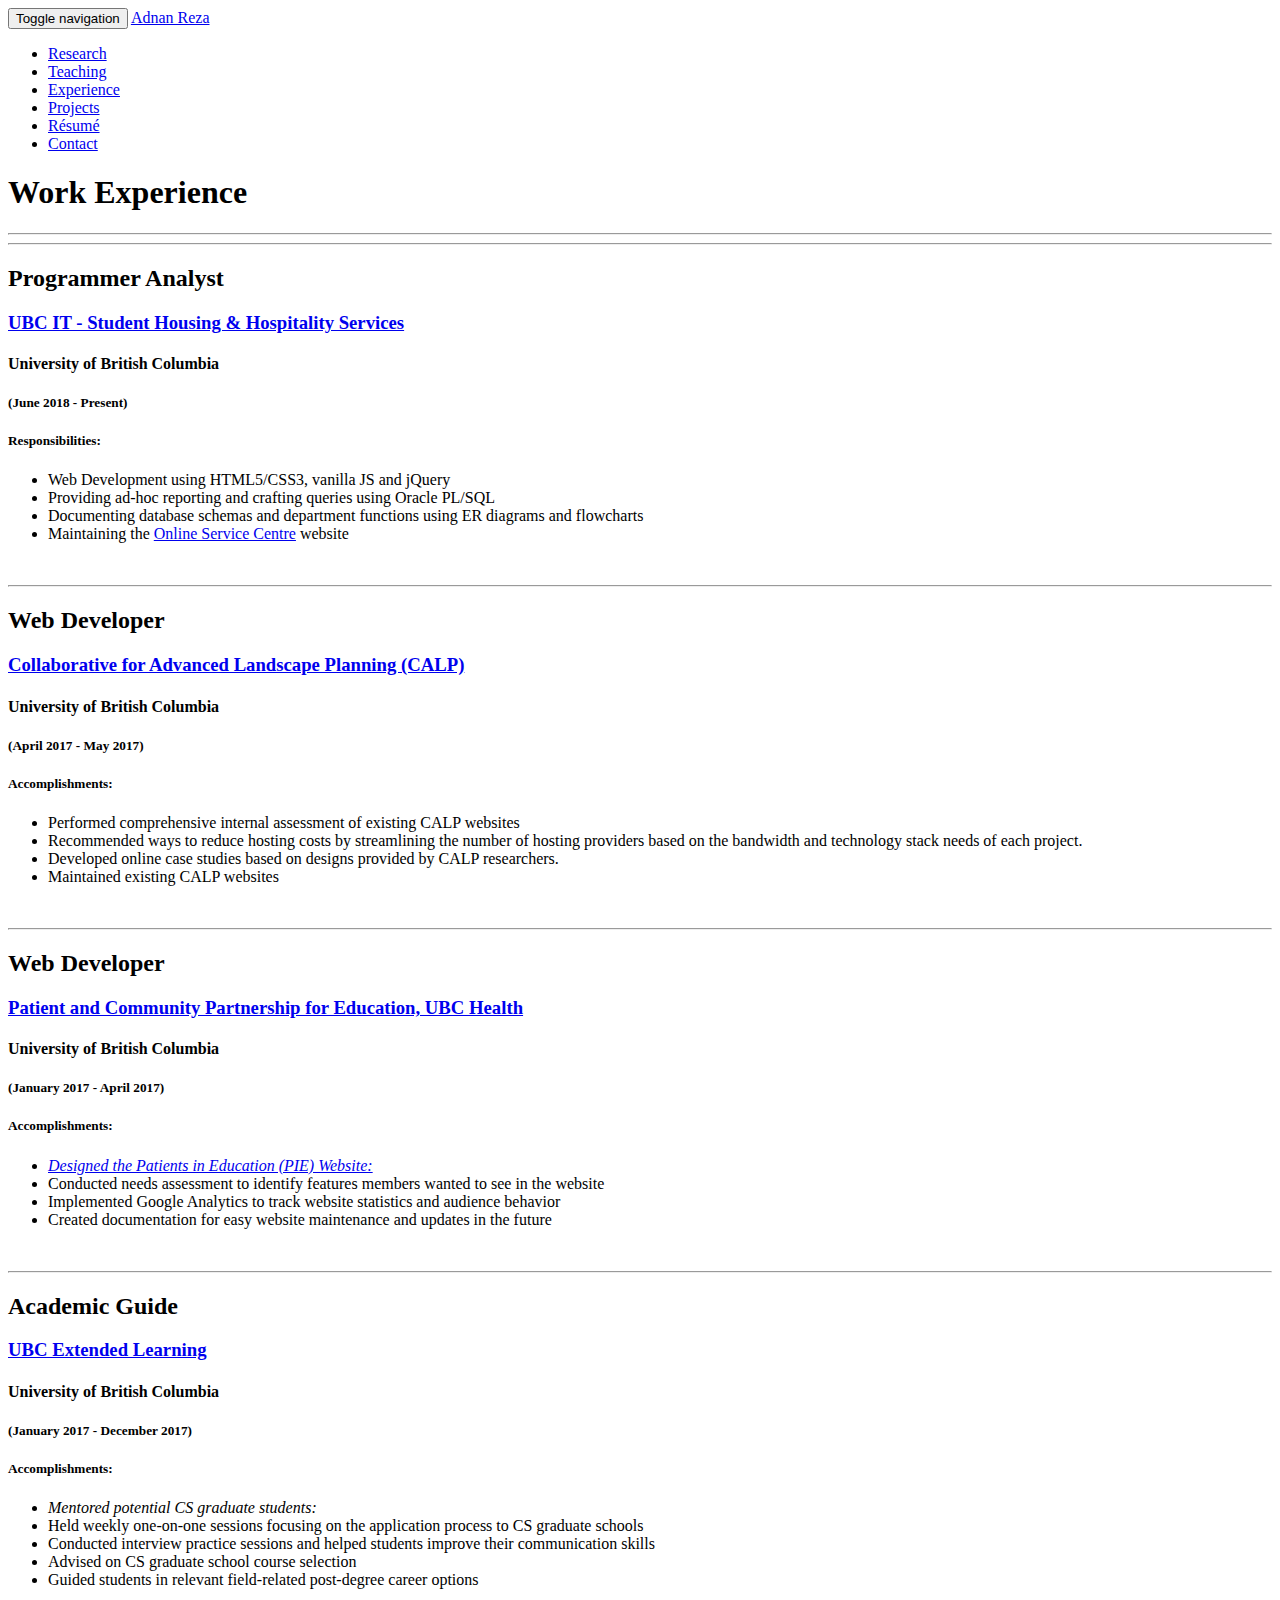
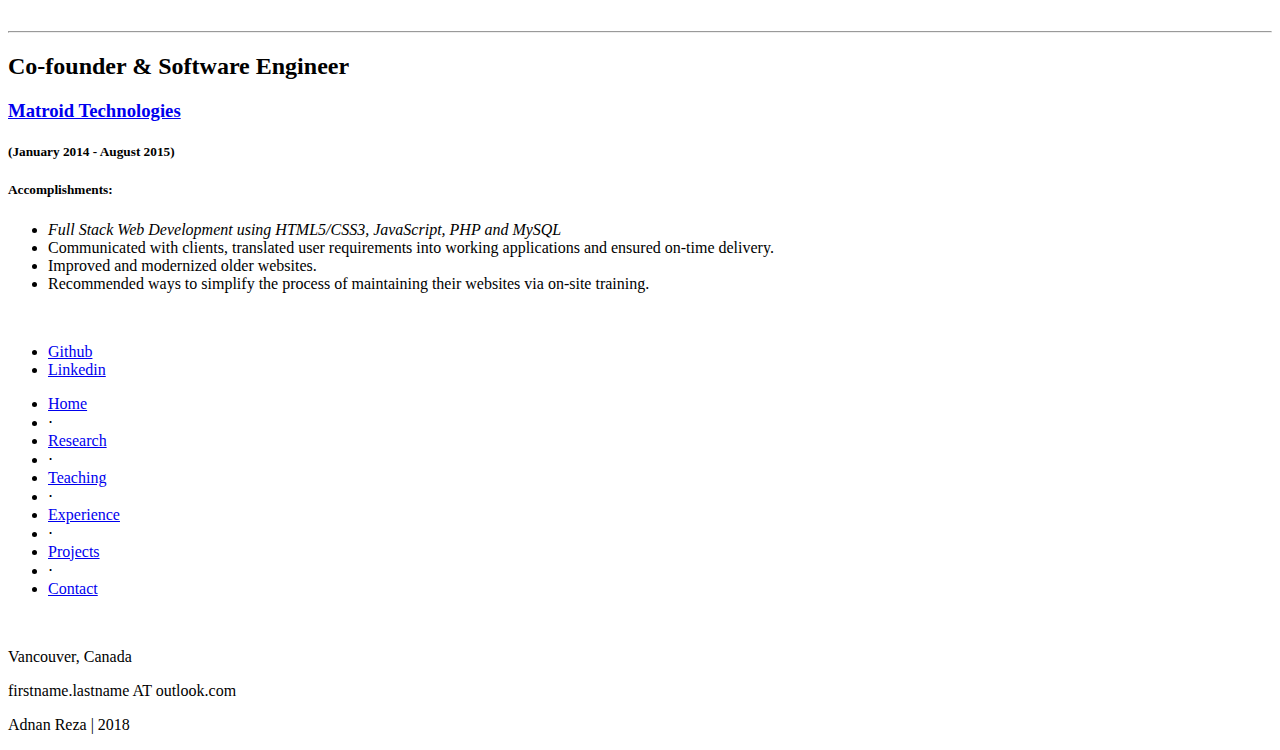
==== work.html @ c990160f "Add files via upload" ====
<!DOCTYPE html>
<html lang="en">

<head>

    <meta charset="utf-8">
    <meta http-equiv="X-UA-Compatible" content="IE=edge">
    <meta name="viewport" content="width=device-width, initial-scale=1">
    <meta name="description" content="">
    <meta name="author" content="">

    <title>Work Experience</title>
	<link rel="shortcut icon" href="favicon.ico" />
    <!-- Bootstrap Core CSS -->
    <link href="css/bootstrap.min.css" rel="stylesheet">

    <!-- Custom CSS -->
    <link href="css/landing-page.css" rel="stylesheet">

    <!-- Custom Fonts -->
    <link href="font-awesome-4.1.0/css/font-awesome.min.css" rel="stylesheet" type="text/css">
    <link href="//fonts.googleapis.com/css?family=Lato:300,400,700,300italic,400italic,700italic" rel="stylesheet" type="text/css">

    <!-- HTML5 Shim and Respond.js IE8 support of HTML5 elements and media queries -->
    <!-- WARNING: Respond.js doesn't work if you view the page via file:// -->
    <!--[if lt IE 9]>
        <script src="https://oss.maxcdn.com/libs/html5shiv/3.7.0/html5shiv.js"></script>
        <script src="https://oss.maxcdn.com/libs/respond.js/1.4.2/respond.min.js"></script>
    <![endif]-->
	<!--Start Google Analytics-->
	<script>
	  (function(i,s,o,g,r,a,m){i['GoogleAnalyticsObject']=r;i[r]=i[r]||function(){
	  (i[r].q=i[r].q||[]).push(arguments)},i[r].l=1*new Date();a=s.createElement(o),
	  m=s.getElementsByTagName(o)[0];a.async=1;a.src=g;m.parentNode.insertBefore(a,m)
	  })(window,document,'script','//www.google-analytics.com/analytics.js','ga');

	  ga('create', 'UA-52540600-3', 'auto');
	  ga('send', 'pageview');

	</script>
	<!--Start Google Analytics-->

</head>

<body>

    <!-- Navigation -->
    <nav class="navbar navbar-default navbar-fixed-top" role="navigation">
        <div class="container">
            <!-- Brand and toggle get grouped for better mobile display -->
            <div class="navbar-header">
                <button type="button" class="navbar-toggle" data-toggle="collapse" data-target="#bs-example-navbar-collapse-1">
                    <span class="sr-only">Toggle navigation</span>
                    <span class="icon-bar"></span>
                    <span class="icon-bar"></span>
                    <span class="icon-bar"></span>
                </button>
                <a class="navbar-brand" href="index.html">Adnan Reza</a>
            </div>
            <!-- Collect the nav links, forms, and other content for toggling -->
            <div class="collapse navbar-collapse" id="bs-example-navbar-collapse-1">
                <ul class="nav navbar-nav navbar-right">
                    <li>
                        <a href="index.html#research">Research</a>
                    </li>
                    <li>
                        <a href="teaching.html">Teaching</a>
                    </li>
                    <li>
                        <a href="work.html">Experience</a>
                    </li>
                    <li>
                        <a href="projects.html">Projects</a>
                    </li>
                    <li>
                        <a href="mailto:adnan.reza@outlook.com?Subject=Request%20Resume" target="_top">R&eacute;sum&eacute;</a>
                    </li>
                    <li>
                        <a href="mailto:adnan.reza@outlook.com?Subject=Hello%20again" target="_top">Contact</a>
                    </li>
                </ul>
            </div>
            <!-- /.navbar-collapse -->
        </div>
        <!-- /.container -->
    </nav>

    <!-- Header -->
    <div class="intro-header4">

        <div class="container">

            <div class="row">
                <div class="col-lg-12">
                    <div class="intro-message">
                        <h1>Work Experience</h1>
                        <hr class="intro-divider">
                    </div>
                </div>
            </div>

        </div>
        <!-- /.container -->

    </div>
    <!-- /.intro-header -->

    <!-- Page Content -->

    <div class="content-section-a">

        <div class="container">

            <div class="row">
                <div class="col-lg-5 col-sm-6">
                    <hr class="section-heading-spacer">
                    <div class="clearfix"></div>
                    <h2 class="section-heading">Programmer Analyst</h2>
                    <h3><a href="https://it.ubc.ca/about" target="_blank">UBC IT - Student Housing & Hospitality Services</a></h3>
                    <h4>University of British Columbia</h4>
                    <h5>(June 2018 - Present)</h5>
                    <p class="lead">
                        <h5>Responsibilities:</h5>
                        <ul>
                            <li>Web Development using HTML5/CSS3, vanilla JS and jQuery</li>
                            <li>Providing ad-hoc reporting and crafting queries using Oracle PL/SQL</li>
                            <li>Documenting database schemas and department functions using ER diagrams and flowcharts</li>
                            <li>Maintaining the <a href="https://secure.housing.ubc.ca/" target="_blank">Online Service Centre</a> website</li>
                        </ul>
                    </p>

                </div>
                <div class="col-lg-5 col-lg-offset-2 col-sm-6">
                    <img class="img-responsive" src="img/UBClogo.png" alt="">
                </div>
            </div>

        </div>
        <!-- /.container -->

    <div class="content-section-a">

        <div class="container">

            <div class="row">
                <div class="col-lg-5 col-sm-6">
                    <hr class="section-heading-spacer">
                    <div class="clearfix"></div>
                    <h2 class="section-heading">Web Developer</h2>
                    <h3><a href="http://calp.forestry.ubc.ca/" target="_blank">Collaborative for Advanced Landscape Planning (CALP)</a></h3>
                    <h4>University of British Columbia</h4>
                    <h5>(April 2017 - May 2017)</h5>
                    <p class="lead">
                        <h5>Accomplishments:</h5>
                        <ul>
                            <li>Performed comprehensive internal assessment of existing CALP websites</li>
                            <li>Recommended ways to reduce hosting costs by streamlining the number of hosting providers based on the bandwidth and technology stack needs of each project.</li>
                            <li>Developed online case studies based on designs provided by CALP researchers.</li>
                            <li>Maintained existing CALP websites</li>
                        </ul>
                    </p>

                </div>
                <div class="col-lg-5 col-lg-offset-2 col-sm-6">
                    <img class="img-responsive" src="img/UBClogo.png" alt="">
                </div>
            </div>

        </div>
        <!-- /.container -->

    </div>

    <!-- /.content-section-b -->
       <div class="content-section-b">

        <div class="container">

            <div class="row">
                <div class="col-lg-5 col-sm-6">
                    <hr class="section-heading-spacer">
                    <div class="clearfix"></div>
                    <h2 class="section-heading">Web Developer</h2>
                    <h3><a href="https://pcpe.health.ubc.ca/welcome" target="_blank">Patient and Community Partnership for Education, UBC Health</a></h3>
                    <h4>University of British Columbia</h4>
                    <h5>(January 2017 - April 2017)</h5>
                    <p class="lead">
                        <h5>Accomplishments:</h5>
                        <ul>
                            <li><em><a href="http://www.patientsineducation.org/" target="_blank">Designed the Patients in Education (PIE) Website:</a></em></li>
                            <li>Conducted needs assessment to identify features members wanted to see in the website</li>
                            <li>Implemented Google Analytics to track website statistics and audience behavior</li>
                            <li>Created documentation for easy website maintenance and updates in the future</li>
                        </ul>
                    </p>
                </div>
                <div class="col-lg-5 col-lg-offset-2 col-sm-6">
                    <img class="img-responsive" src="img/UBClogo.png" alt="">
                </div>
            </div>

        </div>
        <!-- /.container -->

    </div>
    <!-- /.content-section-b -->
    
    <div class="content-section-a">

        <div class="container">

            <div class="row">
                <div class="col-lg-5 col-sm-6">
                    <hr class="section-heading-spacer">
                    <div class="clearfix"></div>
                    <h2 class="section-heading">Academic Guide</h2>
                    <h3><a href="https://extendedlearning.ubc.ca/programs/international-graduate-study-preparation-program-igspp" target="_blank">UBC Extended Learning</a></h3>
                    <h4>University of British Columbia</h4>
                    <h5>(January 2017 - December 2017)</h5>
                    <p class="lead">
                        <h5>Accomplishments:</h5>
                        <ul>
                            <li><em>Mentored potential CS graduate students:</em></li>
                            <li>Held weekly one-on-one sessions focusing on the application process to CS graduate schools</li>
                            <li>Conducted interview practice sessions and helped students improve their communication skills</li>
                            <li>Advised on CS graduate school course selection</li>
                            <li>Guided students in relevant field-related post-degree career options</li>
                        </ul>
                    </p>

                </div>
                <div class="col-lg-5 col-lg-offset-2 col-sm-6">
                    <img class="img-responsive" src="img/UBClogo.png" alt="">
                </div>
            </div>

        </div>
    </div>

    <!-- /.content-section-b -->
       <div class="content-section-b">

        <div class="container">

            <div class="row">
                <div class="col-lg-5 col-sm-6">
                    <hr class="section-heading-spacer">
                    <div class="clearfix"></div>
                    <h2 class="section-heading">Co-founder & Software Engineer</h2>
                    <h3><a href="http://matroidtech.com/" target="_blank">Matroid Technologies</a></h3>
                    <h5>(January 2014 - August 2015)</h5>
                    <p class="lead">
                        <h5>Accomplishments:</h5>
                        <ul>
                            <li><em>Full Stack Web Development using HTML5/CSS3, JavaScript, PHP and MySQL</em></li>
                            <li>Communicated with clients, translated user requirements into working applications and ensured on-time delivery.</li>
                            <li>Improved and modernized older websites.</li>
                            <li>Recommended ways to simplify the process of maintaining their websites via on-site training.</li>
                        </ul>
                    </p>
                </div>
                <div class="col-lg-5 col-lg-offset-2 col-sm-6">
                    <img class="img-responsive" src="img/matroidtech.png" alt="">
                </div>
            </div>

        </div>
        <!-- /.container -->

    </div>

        <!-- /.container -->

    <div class="banner">

            <div class="container">

            <a id = "#contact" name = "contact">
                <div class="row">
                    <div class="col-lg-6">
                        <!--<h4>Feel free to contact me at adnanreza.cs at gmail dot com.</h4>-->
                    </div>
                    <div class="col-lg-6">
                        <ul class="list-inline banner-social-buttons">
                            <!--<li>
                                <a href="https://twitter.com/SBootstrap" class="btn btn-default btn-lg"><i class="fa fa-twitter fa-fw"></i> <span class="network-name">Twitter</span></a>
                            </li>-->
                            <li>
                                <a href="https://github.com/adnanreza" class="btn btn-default btn-lg" target="_blank"><i class="fa fa-github fa-fw"></i> <span class="network-name">Github</span></a>
                            </li>
                            <li>
                                <a href="https://www.linkedin.com/in/adnanreza" class="btn btn-default btn-lg" target="_blank"><i class="fa fa-linkedin fa-fw"></i> <span class="network-name">Linkedin</span></a>
                            </li>
                        </ul>
                    </div>
                </div>

            </div>
            <!-- /.container -->

        </div>
        <!-- /.banner -->

    <!-- Footer -->
       <footer>

        <div class="container">
            <div class="row">
                <div class="col-lg-12">
                    <ul class="list-inline">
                        <li>
                            <a href="index.html">Home</a>
                        </li>
                        <li class="footer-menu-divider">&sdot;</li>
                        <li>
                            <a href="index.html#research">Research</a>
                        </li>
                        <li class="footer-menu-divider">&sdot;</li>
                        <li>
                            <a href="teaching.html">Teaching</a>
                        </li>
                        <li class="footer-menu-divider">&sdot;</li>
                        <li>
                            <a href="work.html">Experience</a>
                        </li>
                        <li class="footer-menu-divider">&sdot;</li>
                        <li>
                            <a href="projects.html">Projects</a>
                        </li>
                        <li class="footer-menu-divider">&sdot;</li>
                        <li>
                            <a href="mailto:adnan.reza@outlook.com?Subject=Hello%20again" target="_top">Contact</a>
                        </li>
                    </ul>
                    <br>
                    <p class="copyright text-muted small">Vancouver, Canada</p>
                    <p class="copyright text-muted small">firstname.lastname AT outlook.com</p>
                    <p class="copyright text-muted small">Adnan Reza | 2018</p>
                </div>
            </div>
        </div>
    </footer>

    <!-- jQuery Version 1.11.0 -->
    <script src="js/jquery-1.11.0.js"></script>

    <!-- Bootstrap Core JavaScript -->
    <script src="js/bootstrap.min.js"></script>

</body>

</html>
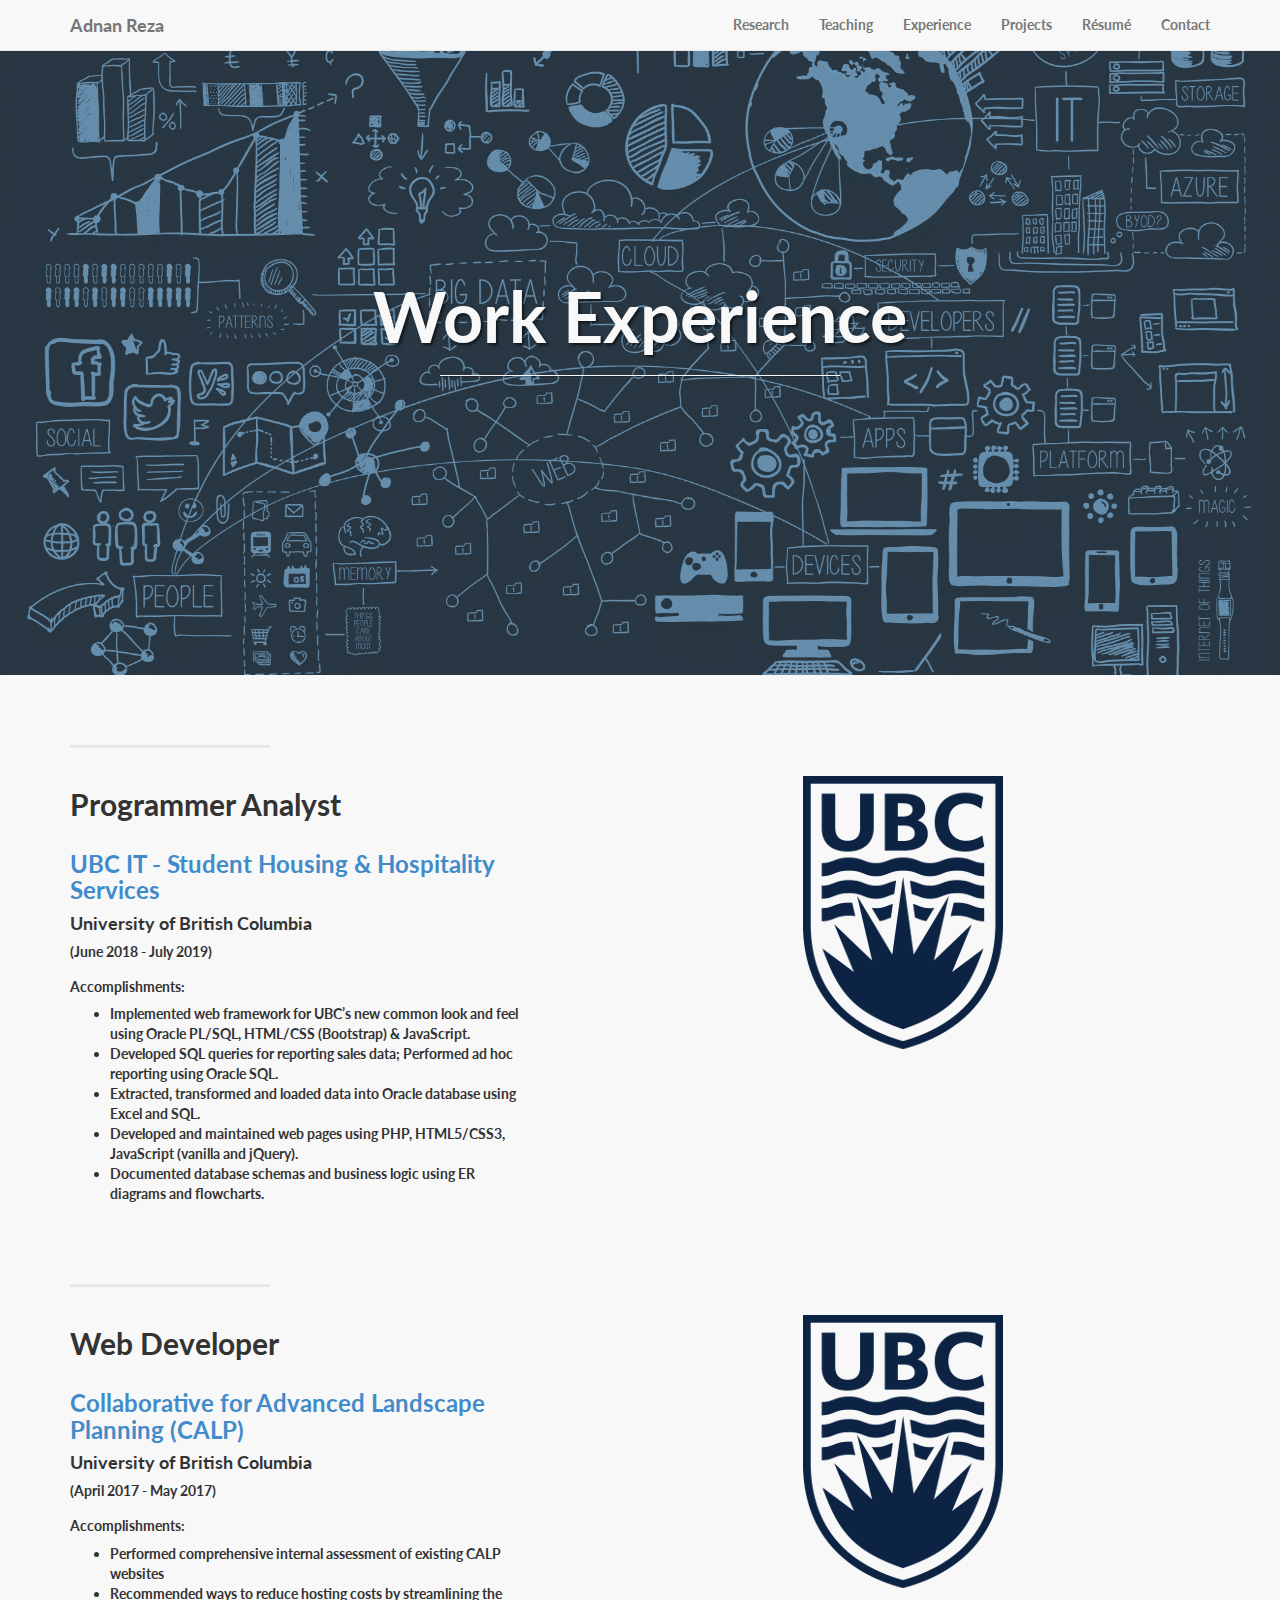
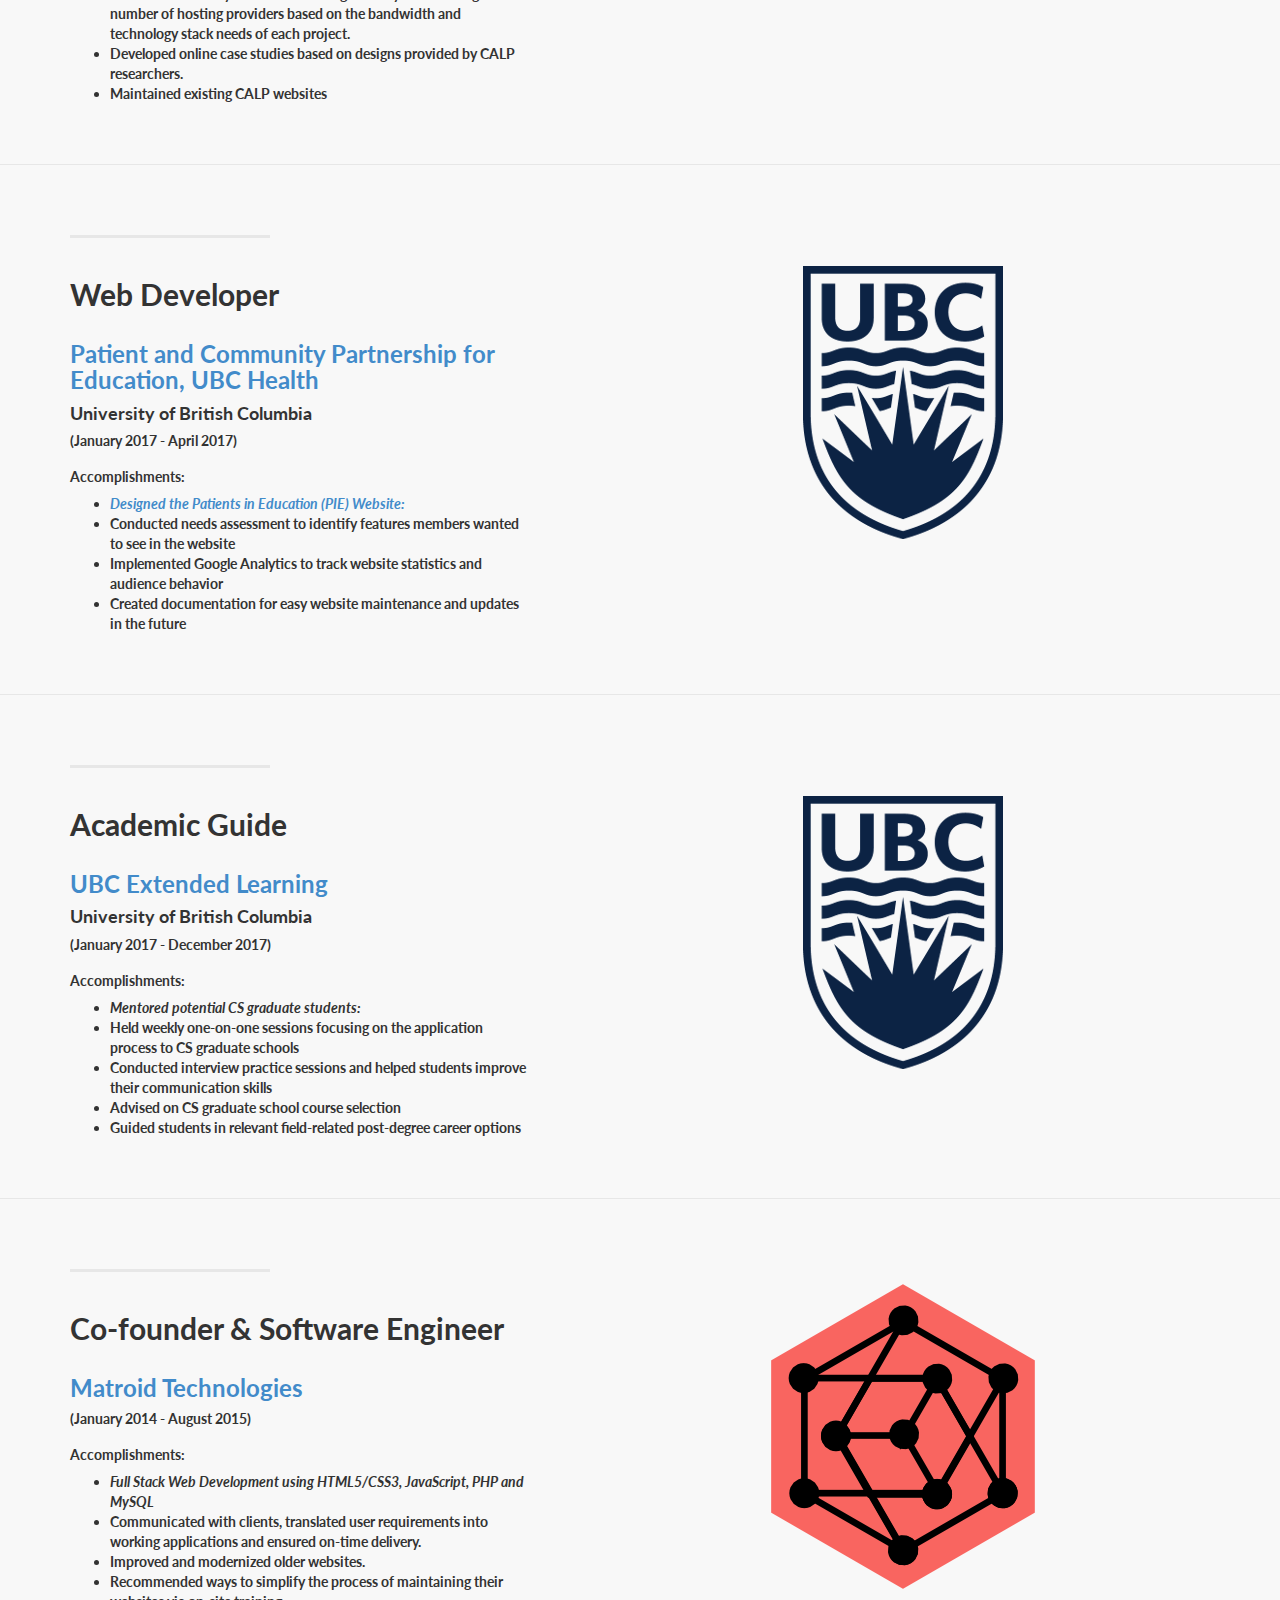
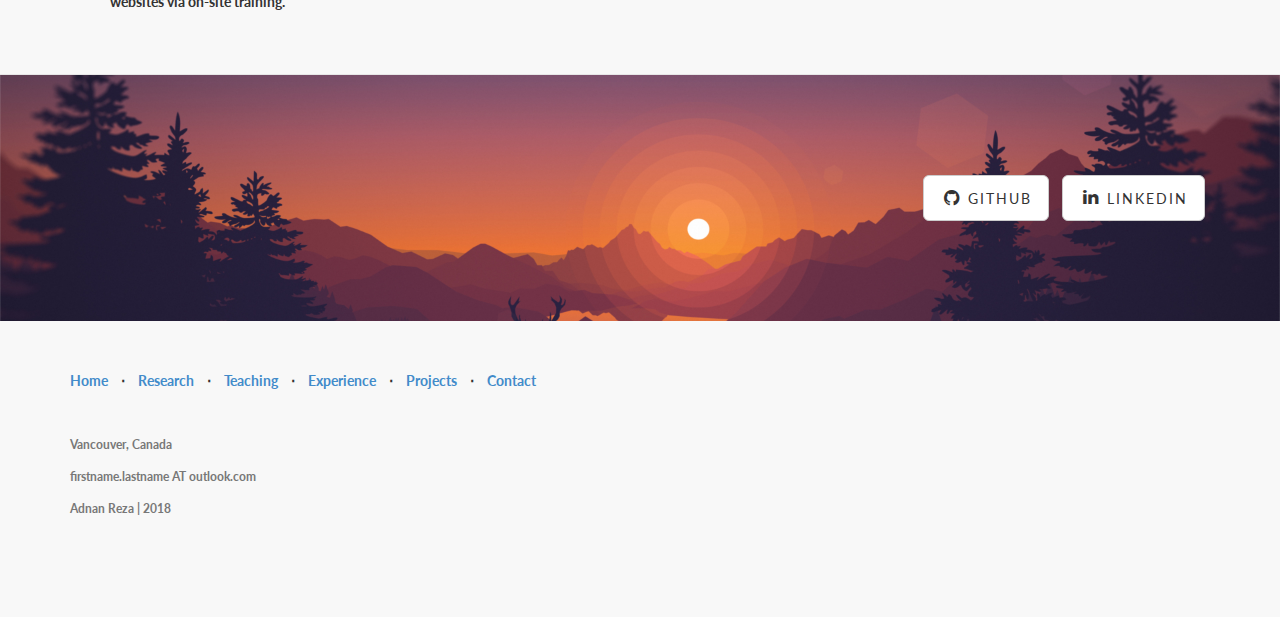
==== commit fffc6ee9: "Updated work.html" ====
--- a/work.html
+++ b/work.html
@@ -118,14 +118,15 @@
                     <h2 class="section-heading">Programmer Analyst</h2>
                     <h3><a href="https://it.ubc.ca/about" target="_blank">UBC IT - Student Housing & Hospitality Services</a></h3>
                     <h4>University of British Columbia</h4>
-                    <h5>(June 2018 - Present)</h5>
-                    <p class="lead">
-                        <h5>Responsibilities:</h5>
-                        <ul>
-                            <li>Web Development using HTML5/CSS3, vanilla JS and jQuery</li>
-                            <li>Providing ad-hoc reporting and crafting queries using Oracle PL/SQL</li>
-                            <li>Documenting database schemas and department functions using ER diagrams and flowcharts</li>
-                            <li>Maintaining the <a href="https://secure.housing.ubc.ca/" target="_blank">Online Service Centre</a> website</li>
+                    <h5>(June 2018 - July 2019)</h5>
+                    <p class="lead">
+                        <h5>Accomplishments:</h5>
+                        <ul>
+				<li>Implemented web framework for UBC’s new common look and feel using Oracle PL/SQL, HTML/CSS (Bootstrap) & JavaScript.</li>
+				<li>Developed SQL queries for reporting sales data; Performed ad hoc reporting using Oracle SQL.</li>
+				<li>Extracted, transformed and loaded data into Oracle database using Excel and SQL.</li>
+				<li>Developed and maintained web pages using PHP, HTML5/CSS3, JavaScript (vanilla and jQuery).</li>
+				<li>Documented database schemas and business logic using ER diagrams and flowcharts.</li>
                         </ul>
                     </p>
 
--- a/css/landing-page.css
+++ b/css/landing-page.css
@@ -0,0 +1,435 @@
+/*!
+ * Start Bootstrap - Landing Page Bootstrap Theme (http://startbootstrap.com)
+ * Code licensed under the Apache License v2.0.
+ * For details, see http://www.apache.org/licenses/LICENSE-2.0.
+ */
+
+body,
+html {
+    width: 100%;
+    height: 100%;
+}
+
+body,
+h1,
+h2,
+h3,
+h4,
+h5,
+h6 {
+    font-family: "Lato","Helvetica Neue",Helvetica,Arial,sans-serif;
+    font-weight: 700;
+}
+
+.lead {
+    font-size: 18px;
+    font-weight: 400;
+	text-align: justify;
+    text-justify: inter-word;
+}
+
+.intro-header {
+    padding-top: 50px; /* If you're making other pages, make sure there is 50px of padding to make sure the navbar doesn't overlap content! */
+    padding-bottom: 50px;
+    text-align: center;
+    color: #f8f8f8;
+    /*background: url(../img/intro-bg.jpg) no-repeat center center;*/
+    background: url(../img/lake.jpg) no-repeat center center;
+    background-size: cover;
+}
+
+/*Projects*/
+.intro-header2 {
+    padding-top: 50px; /* If you're making other pages, make sure there is 50px of padding to make sure the navbar doesn't overlap content! */
+    padding-bottom: 50px;
+    text-align: center;
+    color: #f8f8f8;
+    background: url(../img/code-2.jpg) no-repeat center center;
+    background-size: cover;
+}
+
+/*Teaching*/
+.intro-header3 {
+    padding-top: 50px; /* If you're making other pages, make sure there is 50px of padding to make sure the navbar doesn't overlap content! */
+    padding-bottom: 50px;
+    text-align: center;
+    color: #f8f8f8;
+    background: url(../img/banner-bg-algo.jpg) no-repeat center center;
+    background-size: cover;
+}
+
+/*Work*/
+.intro-header4 {
+    padding-top: 50px; /* If you're making other pages, make sure there is 50px of padding to make sure the navbar doesn't overlap content! */
+    padding-bottom: 50px;
+    text-align: center;
+    color: #f8f8f8;
+    background: url(../img/work.png) no-repeat center center;
+    background-size: cover;
+}
+
+
+.intro-message {
+    position: relative;
+    padding-top: 20%;
+    padding-bottom: 20%;
+}
+
+.intro-message > h1 {
+    margin: 0;
+    text-shadow: 2px 2px 3px rgba(0,0,0,0.6);
+    font-size: 5em;
+}
+
+.intro-divider {
+    width: 400px;
+    border-top: 1px solid #f8f8f8;
+    border-bottom: 1px solid rgba(0,0,0,0.2);
+}
+
+.intro-message > h3 {
+    text-shadow: 2px 2px 3px rgba(0,0,0,0.6);
+}
+
+@media(max-width:767px) {
+    .intro-message {
+        padding-bottom: 15%;
+    }
+
+    .intro-message > h1 {
+        font-size: 3em;
+    }
+
+    ul.intro-social-buttons > li {
+        display: block;
+        margin-bottom: 20px;
+        padding: 0;
+    }
+
+    ul.intro-social-buttons > li:last-child {
+        margin-bottom: 0;
+    }
+
+    .intro-divider {
+        width: 100%;
+    }
+}
+
+.network-name {
+    text-transform: uppercase;
+    font-size: 14px;
+    font-weight: 400;
+    letter-spacing: 2px;
+}
+
+.content-section-a {
+    padding: 50px 0;
+    background-color: #f8f8f8;
+}
+
+.content-section-b {
+    padding: 50px 0;
+    border-top: 1px solid #e7e7e7;
+    border-bottom: 1px solid #e7e7e7;
+}
+
+.section-heading {
+    margin-bottom: 30px;
+}
+
+.section-heading-spacer {
+    float: left;
+    width: 200px;
+    border-top: 3px solid #e7e7e7;
+}
+
+.banner {
+    padding: 100px 0;
+    color: #f8f8f8;
+    background: url(../img/lake.jpg) no-repeat center center;
+    background-size: cover;
+}
+
+.bannerPR {
+    padding: 100px 0;
+    color: #f8f8f8;
+    background: url(../img/code-1.jpg) no-repeat center center;
+    background-size: cover;
+}
+
+.banner h2 {
+    margin: 0;
+    text-shadow: 2px 2px 3px rgba(0,0,0,0.6);
+    font-size: 3em;
+}
+
+.banner ul {
+    margin-bottom: 0;
+}
+
+.banner-social-buttons {
+    float: right;
+    margin-top: 0;
+}
+
+@media(max-width:1199px) {
+    ul.banner-social-buttons {
+        float: left;
+        margin-top: 15px;
+    }
+}
+
+@media(max-width:767px) {
+    .banner h2 {
+        margin: 0;
+        text-shadow: 2px 2px 3px rgba(0,0,0,0.6);
+        font-size: 3em;
+    }
+
+    ul.banner-social-buttons > li {
+        display: block;
+        margin-bottom: 20px;
+        padding: 0;
+    }
+
+    ul.banner-social-buttons > li:last-child {
+        margin-bottom: 0;
+    }
+}
+
+footer {
+    padding: 50px 0;
+    background-color: #f8f8f8;
+}
+
+p.copyright {
+    margin: 15px 0 0;
+}
+
+/*Contact Form*/
+
+/* Set the content dimensions */
+
+#content {
+  width: 800px;
+  padding: 50px;
+  margin: 0 auto;
+  display: block;
+  font-size: 1.2em;
+  font-family: "Lato","Helvetica Neue",Helvetica,Arial,sans-serif;
+}
+
+#content h2 {
+  line-height: 1.5em;
+}
+
+
+/* Add curved borders to various elements */
+
+#contactForm, .statusMessage, input[type="submit"], input[type="button"] {
+  -moz-border-radius: 10px;
+  -webkit-border-radius: 10px;
+  border-radius: 10px;
+}
+
+
+/* Style for the contact form and status messages */
+
+#contactForm, .statusMessage {
+  color: #666;
+  background-color: #ebedf2;
+  background: -webkit-gradient( linear, left bottom, left top, color-stop(0,#dfe1e5), color-stop(1, #ebedf2) );
+  background: -moz-linear-gradient( center bottom, #dfe1e5 0%, #ebedf2 100% );
+  border: 1px solid #aaa;
+  -moz-box-shadow: 0 0 1em rgba(0, 0, 0, .5);
+  -webkit-box-shadow: 0 0 1em rgba(0, 0, 0, .5);
+  box-shadow: 0 0 1em rgba(0, 0, 0, .5);
+  opacity: .95;
+}
+
+
+/* The form dimensions */
+
+#contactForm {
+  width: 40em;
+  height: 33em;
+  padding: 0 1.5em 1.5em 1.5em;
+  margin: 0 auto;
+}
+
+
+/* Position the form in the middle of the window (if JavaScript is enabled) */
+
+#contactForm.positioned {
+  position: fixed;
+  top: 0;
+  bottom: 0;
+  left: 0;
+  right: 0;
+  margin-top: auto;
+  margin-bottom: auto;
+}
+
+
+/* Dimensions and position of the status messages */
+
+.statusMessage {
+  display: none;
+  margin: auto;
+  width: 30em;
+  height: 2em;
+  padding: 1.5em;
+  position: fixed;
+  top: 0;
+  bottom: 0;
+  left: 0;
+  right: 0;
+}
+
+.statusMessage p {
+  text-align: center;
+  margin: 0;
+  padding: 0;
+}
+
+
+/* The header at the top of the form */
+
+#contactForm h2 {
+  font-size: 2em;
+  font-family: "Lato","Helvetica Neue",Helvetica,Arial,sans-serif;
+  letter-spacing: .05em;
+  margin: 0 0 1em -.75em;
+  padding: 1em;
+  width: 19.5em;
+  color: #aeb6aa;
+  background: #dfe0e5 url('img/banner-bg222.jpg') no-repeat 15em -3em; /* http://morguefile.com/archive/display/606433 */
+  border-bottom: 1px solid #aaa;
+  -moz-border-radius: 10px 10px 0 0;
+  -webkit-border-radius: 10px 10px 0 0;
+  border-radius: 10px 10px 0 0;
+}
+
+
+/* Give form elements consistent margin, padding and line height */
+
+#contactForm ul {
+  list-style: none;
+  margin: 0;
+  padding: 0;
+}
+
+#contactForm ul li {
+  margin: .9em 0 0 0;
+  padding: 0;
+}
+
+#contactForm input, #contactForm label {
+  line-height: 1em;
+}
+
+
+/* The field labels */
+
+label {
+  display: block;
+  float: left;
+  clear: left;
+  text-align: right;
+  width: 28%;
+  padding: .4em 0 0 0;
+  margin: .15em .5em 0 0;
+  font-weight: bold;
+}
+
+
+/* The fields */
+
+input, textarea {
+  display: block;
+  margin: 0;
+  padding: .4em;
+  width: 67%;
+  font-family: "Lato","Helvetica Neue",Helvetica,Arial,sans-serif;
+  font-size: 1em;
+  border: 1px solid #aaa;
+  -moz-border-radius: 5px;
+  -webkit-border-radius: 5px;
+  border-radius: 5px;
+  -moz-box-shadow: rgba(0,0,0,.2) 0 1px 4px inset;
+  -webkit-box-shadow: rgba(0,0,0,.2) 0 1px 4px inset;
+  box-shadow: rgba(0,0,0,.2) 0 1px 4px inset;
+  background: #fff;
+}
+
+textarea {
+  height: 13em;
+  line-height: 1.5em;
+  resize: none;
+}
+
+
+/* Place a border around focused fields, and hide the inner shadow */
+
+#contactForm *:focus {
+  border: 1px solid #66f;
+  outline: none;
+  box-shadow: none;
+  -moz-box-shadow: none;
+  -webkit-box-shadow: none;
+}
+
+
+/* Display correctly filled-in fields with a green background */
+
+input:valid, textarea:valid {
+  background: #dfd;
+}
+
+
+/* The Send and Cancel buttons */
+
+input[type="submit"], input[type="button"] {
+  float: right;
+  margin: 2em 1em 0 1em;
+  width: 10em;
+  padding: .5em;
+  border: 1px solid #666;
+  -moz-border-radius: 10px;
+  -webkit-border-radius: 10px;
+  border-radius: 10px;
+  -moz-box-shadow: 0 0 .5em rgba(0, 0, 0, .8);
+  -webkit-box-shadow: 0 0 .5em rgba(0, 0, 0, .8);
+  box-shadow: 0 0 .5em rgba(0, 0, 0, .8);
+  color: #fff;
+  background: #0a0;
+  font-size: 1em;
+  line-height: 1em;
+  font-weight: bold;
+  opacity: .7;
+  -webkit-appearance: none;
+  -moz-transition: opacity .5s;
+  -webkit-transition: opacity .5s;
+  -o-transition: opacity .5s;
+  transition: opacity .5s;
+}
+
+input[type="submit"]:hover,
+input[type="submit"]:active,
+input[type="button"]:hover,
+input[type="button"]:active {
+  cursor: pointer;
+  opacity: 1;
+}
+
+input[type="submit"]:active, input[type="button"]:active {
+  color: #333;
+  background: #eee;
+  -moz-box-shadow: 0 0 .5em rgba(0, 0, 0, .8) inset;
+  -webkit-box-shadow: 0 0 .5em rgba(0, 0, 0, .8) inset;
+  box-shadow: 0 0 .5em rgba(0, 0, 0, .8) inset;
+}
+
+input[type="button"] {
+  background: #f33;
+}
